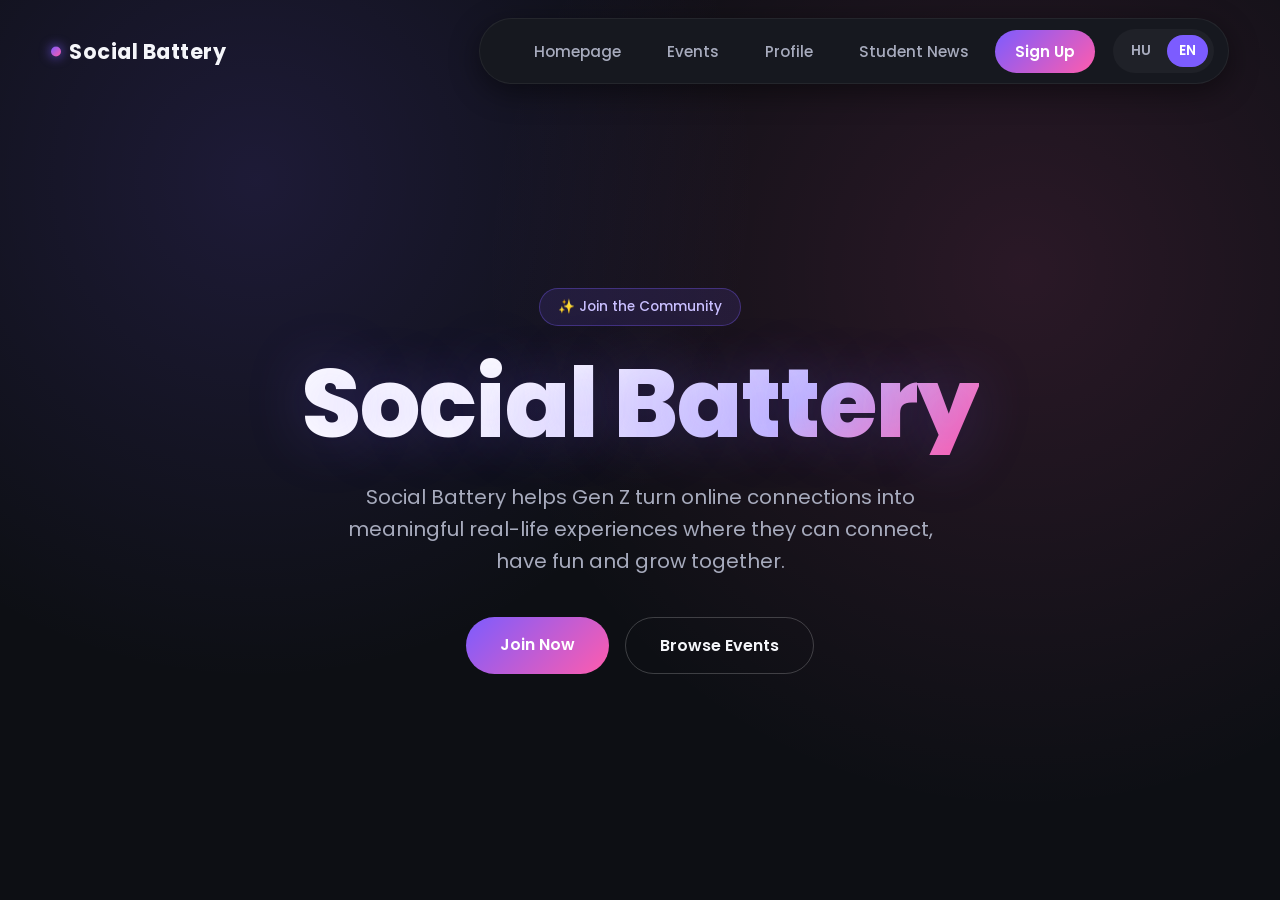
==== index.html @ 746d8fe8 "Add files via upload" ====
<!DOCTYPE html>
<html lang="hu">
<head>
<meta charset="UTF-8">
<meta name="viewport" content="width=device-width, initial-scale=1.0">
<title>Social Battery</title>
<!--<link rel="preconnect" href="https://fonts.googleapis.com">-->
<link href="https://fonts.googleapis.com/css2?family=Poppins:wght@300;400;500;600;700;800&display=swap" rel="stylesheet">
<link rel="stylesheet" href="stylesheet.css">

</head>
<body>

<header>
  <div class="logo"><span class="dot"></span>Social Battery</div>

  <nav class="desktop-nav">
    <a href="index.html" data-i18n="nav.home">Homepage</a>
    <a href="events.html" data-i18n="nav.events">Események</a>
    <a href="#profile" data-i18n="nav.profile">Profil</a>
    <a href="#news" data-i18n="nav.news">Hallgatói hírek</a>
    <a href="#signup" class="cta" data-i18n="nav.signup">Jelentkezés</a>
    <div class="lang-switch">
      <button class="lang-btn" data-lang="hu">HU</button>
      <button class="lang-btn" data-lang="en">EN</button>
    </div>
  </nav>

  <div class="burger" id="burger">
    <span></span>
    <span></span>
    <span></span>
  </div>
</header>

<div class="overlay" id="overlay"></div>

<nav class="mobile-nav" id="mobileNav">
  <a href="index.html" data-i18n="nav.home">Homepage</a>
    <a href="events.html" data-i18n="nav.events">Események</a>
    <a href="#profile" data-i18n="nav.profile">Profil</a>
    <a href="#news" data-i18n="nav.news">Hallgatói hírek</a>
    <a href="#signup" class="cta" data-i18n="nav.signup">Jelentkezés</a>
  <div class="lang-switch">
      <button class="lang-btn" data-lang="hu">HU</button>
      <button class="lang-btn" data-lang="en">EN</button>
  </div>
</nav>

<main>
  <span class="hero-badge" data-i18n="hero.badge">✨ Csatlakozz a közösséghez</span>
  <h1 class="hero-title" data-i18n="hero.title">Social Battery</h1>
  <p class="hero-sub" data-i18n="hero.subtitle">A Social Battery segít a Z generációnak abban, hogy az online kapcsolatokat tartalmas, valódi élményekké alakítsák, amelyek révén kapcsolódhatnak egymáshoz, jól érezhetik magukat és együtt fejlődhetnek.</p>
  <div class="hero-actions">
    <a href="#signup" class="btn-primary" data-i18n="cta.primary">Csatlakozom most</a>
    <a href="events.html" class="btn-secondary" data-i18n="cta.secondary">Események megtekintése</a>
  </div>
</main>

<script>
  const burger = document.getElementById('burger');
  const mobileNav = document.getElementById('mobileNav');
  const overlay = document.getElementById('overlay');

  function toggleMenu() {
    burger.classList.toggle('active');
    mobileNav.classList.toggle('open');
    overlay.classList.toggle('show');
  }

  burger.addEventListener('click', toggleMenu);
  overlay.addEventListener('click', toggleMenu);

  document.querySelectorAll('.mobile-nav a').forEach(link => {
    link.addEventListener('click', () => {
      if (mobileNav.classList.contains('open')) toggleMenu();
    });
  });

  const translations = {
  hu: {
    "nav.home": "Főoldal",
    "nav.events": "Esem&eacute;nyek",
    "nav.profile": "Profil",
    "nav.news": "Hallgat&oacute;i h&iacute;rek",
    "nav.signup": "Jelentkez&eacute;s",
    "hero.badge": "✨ Csatlakozz a közöss&eacute;ghez",
    "hero.title": "Social Battery",
    "hero.subtitle": "A Social Battery seg&iacute;t a Z gener&aacute;ci&oacute;nak abban, hogy az online kapcsolatokat tartalmas, val&oacute;di &eacute;lm&eacute;nyekk&eacute; alak&iacute;ts&aacute;k, amelyek r&eacute;v&eacute;n kapcsol&oacute;dhatnak egym&aacute;shoz, j&oacute;l &eacute;rezhetik magukat és egy&uuml;tt fejlődhetnek.",
    "cta.primary": "Csatlakozom most",
    "cta.secondary": "Esem&eacute;nyek megtekint&eacute;se"
  },
  en: {
    "nav.home": "Homepage",
    "nav.events": "Events",
    "nav.profile": "Profile",
    "nav.news": "Student News",
    "nav.signup": "Sign Up",
    "hero.badge": "✨ Join the Community",
    "hero.title": "Social Battery",
    "hero.subtitle": "Social Battery helps Gen Z turn online connections into meaningful real-life experiences where they can connect, have fun and grow together.",
    "cta.primary": "Join Now",
    "cta.secondary": "Browse Events"
  }
};
function setLanguage(lang) {
  // 1) HTML lang attrib&uacute;tum friss&iacute;t&eacute;se
  document.documentElement.lang = lang;

  // 2) Összes [data-i18n] elem szö±±½veg&eacute;nek cser&eacute;je
  document.querySelectorAll('[data-i18n]').forEach(el => {
    const key = el.getAttribute('data-i18n');
    if (translations[lang] && translations[lang][key]) {
      el.innerHTML = translations[lang][key]; // innerHTML, hogy a &eacute; stb. mű÷±½·kö±½·djen
    }
  });

  // 3) Gombok akt&iacute;v &aacute;llapot&aacute;nak friss&iacute;t&eacute;se
  document.querySelectorAll('.lang-btn').forEach(btn => {
    btn.classList.toggle('active', btn.dataset.lang === lang);
  });

  // 4) Elment&eacute;s localStorage-ba (kö±±½vetkező l&aacute;togat&aacute;skor is megmaradjon)
  localStorage.setItem('preferredLang', lang);
}

/* Inicializ&aacute;l&aacute;s: localStorage vagy böng&eacute;sző alapj&aacute;n */
function initLanguage() {
  const saved = localStorage.getItem('preferredLang');
  const browserLang = navigator.language.split('-')[0]; // pl. "hu" vagy "en"
  const defaultLang = ['hu','en'].includes(saved) ? saved
    : ['hu','en'].includes(browserLang) ? browserLang
    : 'hu';
  setLanguage(defaultLang);
}

/* Esem&eacute;nykezelő÷±½±k a gombokhoz */
document.querySelectorAll('.lang-btn').forEach(btn => {
  btn.addEventListener('click', () => setLanguage(btn.dataset.lang));
});

// Ind&iacute;t&aacute;s
initLanguage();
</script>

</body>
</html>
---- stylesheet.css ----
* { margin: 0; padding: 0; box-sizing: border-box; }

  :root {
    --bg-dark: #0d0f14;
    --bg-darker: #08090c;
    --accent: #7c5cff;
    --accent-2: #ff5cad;
    --text-light: #f5f6fa;
    --text-muted: #a7abbd;
    --nav-bg: #16181f;
  }

  html, body {
    height: 100%;
    font-family: 'Poppins', sans-serif;
    background: var(--bg-dark);
    color: var(--text-light);
    overflow-x: hidden;
  }

  body {
    background: radial-gradient(circle at 20% 20%, rgba(124,92,255,0.15), transparent 40%),
                radial-gradient(circle at 80% 30%, rgba(255,92,173,0.12), transparent 45%),
                var(--bg-dark);
    min-height: 100vh;
    display: flex;
    flex-direction: column;
  }

  /* NAVBAR */
  header {
    width: 100%;
    display: flex;
    justify-content: flex-end;
    align-items: center;
    padding: 18px 4vw;
    position: relative;
    z-index: 100;
  }

  .logo {
    position: absolute;
    left: 4vw;
    top: 50%;
    transform: translateY(-50%);
    font-weight: 700;
    font-size: 1.3rem;
    letter-spacing: 0.5px;
    color: var(--text-light);
    display: flex;
    align-items: center;
    gap: 8px;
  }

  .logo .dot {
    width: 10px;
    height: 10px;
    border-radius: 50%;
    background: linear-gradient(135deg, var(--accent), var(--accent-2));
    display: inline-block;
    box-shadow: 0 0 12px var(--accent);
  }

  nav.desktop-nav {
    width: 70vw;
    max-width: 750px;
    background: var(--nav-bg);
    border-radius: 999px;
    padding: 10px 14px;
    display: flex;
    justify-content: flex-end;
    align-items: center;
    gap: 6px;
    box-shadow: 0 8px 30px rgba(0,0,0,0.45);
    border: 1px solid rgba(255,255,255,0.06);
  }

  nav.desktop-nav a {
    color: var(--text-muted);
    text-decoration: none;
    font-size: 0.95rem;
    font-weight: 500;
    padding: 10px 20px;
    border-radius: 999px;
    transition: all 0.25s ease;
    white-space: nowrap;
  }

  nav.desktop-nav a:hover {
    color: var(--text-light);
    background: rgba(255,255,255,0.06);
  }

  nav.desktop-nav a.cta {
    background: linear-gradient(135deg, var(--accent), var(--accent-2));
    color: #fff;
    font-weight: 600;
  }

  nav.desktop-nav a.cta:hover {
    filter: brightness(1.1);
    box-shadow: 0 0 20px rgba(124,92,255,0.5);
  }

  /* MOBILE MENU */
  .burger {
    display: none;
    flex-direction: column;
    justify-content: center;
    align-items: center;
    gap: 5px;
    width: 46px;
    height: 46px;
    border-radius: 50%;
    background: var(--nav-bg);
    border: 1px solid rgba(255,255,255,0.08);
    cursor: pointer;
    z-index: 200;
  }

  .burger span {
    width: 20px;
    height: 2px;
    background: var(--text-light);
    border-radius: 2px;
    transition: all 0.3s ease;
  }

  .burger.active span:nth-child(1) { transform: translateY(7px) rotate(45deg); }
  .burger.active span:nth-child(2) { opacity: 0; }
  .burger.active span:nth-child(3) { transform: translateY(-7px) rotate(-45deg); }

  .mobile-nav {
    display: none;
    position: fixed;
    top: 0;
    right: 0;
    height: 100vh;
    width: min(78vw, 320px);
    background: var(--bg-darker);
    flex-direction: column;
    padding: 100px 30px 40px;
    gap: 8px;
    transform: translateX(100%);
    transition: transform 0.35s ease;
    z-index: 150;
    box-shadow: -10px 0 40px rgba(0,0,0,0.5);
  }

  .mobile-nav.open {
    transform: translateX(0);
  }

  .mobile-nav a {
    color: var(--text-muted);
    text-decoration: none;
    font-size: 1.1rem;
    font-weight: 500;
    padding: 16px 10px;
    border-bottom: 1px solid rgba(255,255,255,0.06);
    transition: color 0.2s ease;
  }

  .mobile-nav a:hover { color: var(--text-light); }

  .mobile-nav a.cta {
    margin-top: 20px;
    text-align: center;
    background: linear-gradient(135deg, var(--accent), var(--accent-2));
    color: #fff;
    border-radius: 999px;
    border: none;
    font-weight: 600;
  }

  .overlay {
    display: none;
    position: fixed;
    inset: 0;
    background: rgba(0,0,0,0.55);
    z-index: 140;
    opacity: 0;
    transition: opacity 0.3s ease;
  }

  .overlay.show {
    display: block;
    opacity: 1;
  }

  /* HERO */
  main {
    flex: 1;
    display: flex;
    flex-direction: column;
    align-items: center;
    justify-content: center;
    text-align: center;
    padding: 60px 20px 100px;
  }

  .hero-badge {
    display: inline-flex;
    align-items: center;
    gap: 8px;
    background: rgba(124,92,255,0.12);
    border: 1px solid rgba(124,92,255,0.35);
    color: #c9bfff;
    padding: 8px 18px;
    border-radius: 999px;
    font-size: 0.85rem;
    font-weight: 500;
    margin-bottom: 28px;
  }

  h1.hero-title {
    font-size: clamp(2.8rem, 8vw, 6rem);
    font-weight: 800;
    line-height: 1.05;
    letter-spacing: -1px;
    background: linear-gradient(135deg, #ffffff 30%, #c9bfff 70%, var(--accent-2) 100%);
    -webkit-background-clip: text;
    background-clip: text;
    color: transparent;
    text-shadow: 0 0 60px rgba(124,92,255,0.25);
    max-width: 1000px;
  }

  p.hero-sub {
    margin-top: 26px;
    max-width: 620px;
    font-size: clamp(1rem, 2vw, 1.25rem);
    color: var(--text-muted);
    line-height: 1.6;
    font-weight: 400;
  }

  .hero-actions {
    margin-top: 40px;
    display: flex;
    gap: 16px;
    flex-wrap: wrap;
    justify-content: center;
  }

  .btn-primary, .btn-secondary {
    padding: 15px 34px;
    border-radius: 999px;
    font-weight: 600;
    font-size: 1rem;
    text-decoration: none;
    transition: all 0.25s ease;
    cursor: pointer;
    border: none;
  }

  .btn-primary {
    background: linear-gradient(135deg, var(--accent), var(--accent-2));
    color: #fff;
  }

  .btn-primary:hover {
    box-shadow: 0 0 30px rgba(124,92,255,0.5);
    transform: translateY(-2px);
  }

  .btn-secondary {
    background: transparent;
    color: var(--text-light);
    border: 1px solid rgba(255,255,255,0.2);
  }

  .btn-secondary:hover {
    background: rgba(255,255,255,0.06);
    border-color: rgba(255,255,255,0.4);
  }

  .lang-switch {
    display:flex; gap:4px; margin-left:12px; padding:6px;
    background:rgba(255,255,255,0.04); border-radius:999px;
  }
  .lang-btn {
    background:transparent; border:none; color:var(--text-muted);
    font-family:inherit; font-size:0.85rem; font-weight:600; padding:6px 12px;
    border-radius:999px; cursor:pointer; transition:all 0.2s ease;
  }
  .lang-btn:hover { color:var(--text-light); background:rgba(255,255,255,0.06); }
    .lang-btn.active { background:var(--accent); color:#fff; } 

  @media (max-width: 1050px) {
    nav.desktop-nav { display: none; }
    .burger { display: flex; }
    .mobile-nav { display: flex; }
  }
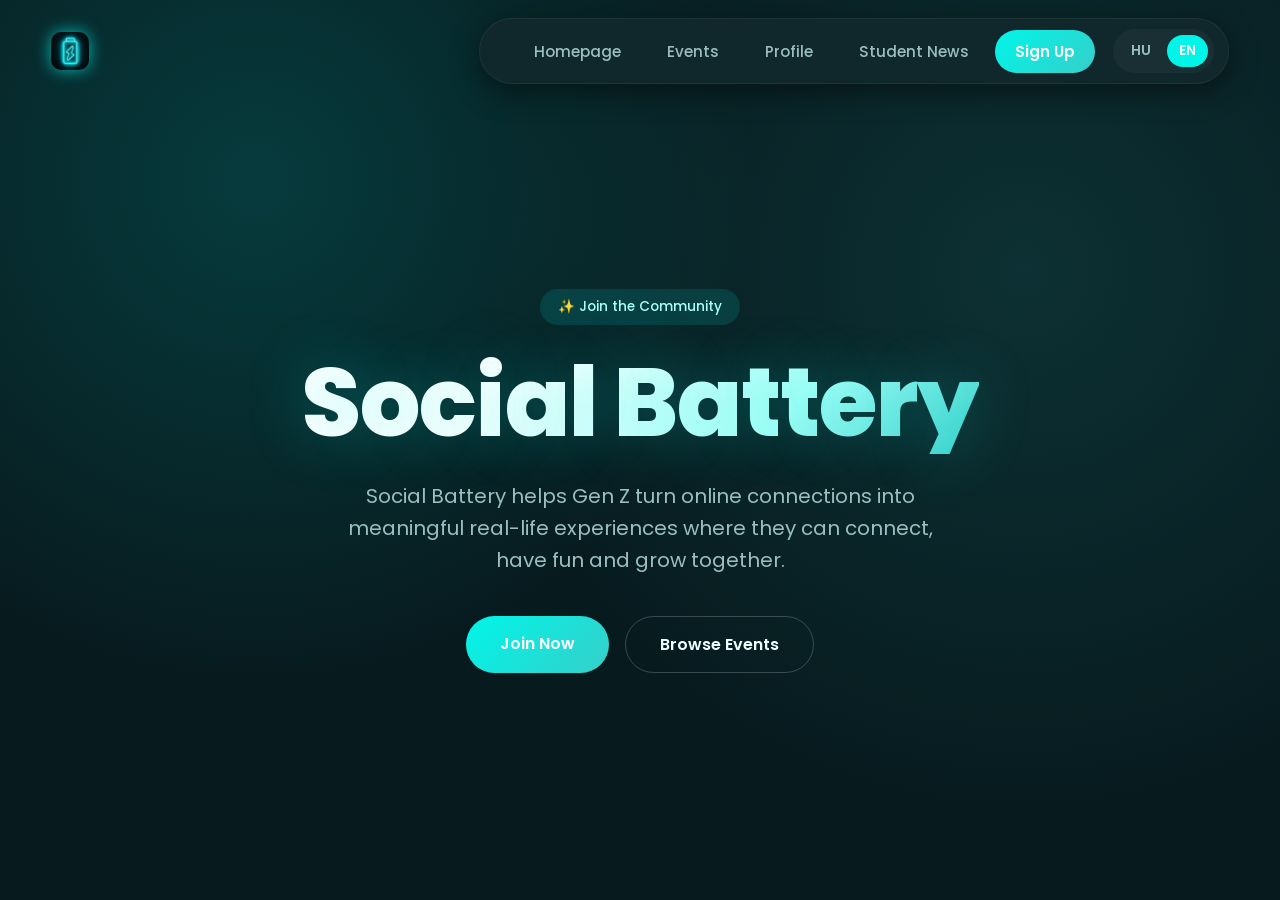
==== commit bac3e646: "Add files via upload Color changes" ====
--- a/index.html
+++ b/index.html
@@ -12,7 +12,11 @@
 <body>
 
 <header>
-  <div class="logo"><span class="dot"></span>Social Battery</div>
+  <!-- <div class="logo"><span class="dot"></span>Social Battery</div> -->
+   <a class="logo" href="index.html" aria-label="Social Battery – kezdőlap">
+  <img src="logo.jpg" alt="Social Battery akkumulátor logó">
+  <!-- <span>Social Battery</span> -->
+</a>
 
   <nav class="desktop-nav">
     <a href="index.html" data-i18n="nav.home">Homepage</a>
--- a/stylesheet.css
+++ b/stylesheet.css
@@ -1,13 +1,20 @@
 * { margin: 0; padding: 0; box-sizing: border-box; }
 
   :root {
-    --bg-dark: #0d0f14;
+    --bg-dark: #071b1f;
+  --bg-darker: #041014;
+  --accent: #00f5e9;
+  --accent-2: #36cfc9;
+  --text-light: #f0ffff;
+  --text-muted: #9bbfc1;
+  --nav-bg: #10272b;
+    /* --bg-dark: #0d0f14;
     --bg-darker: #08090c;
     --accent: #7c5cff;
     --accent-2: #ff5cad;
     --text-light: #f5f6fa;
     --text-muted: #a7abbd;
-    --nav-bg: #16181f;
+    --nav-bg: #16181f; */
   }
 
   html, body {
@@ -19,9 +26,13 @@
   }
 
   body {
-    background: radial-gradient(circle at 20% 20%, rgba(124,92,255,0.15), transparent 40%),
+    background:
+    radial-gradient(circle at 20% 20%, rgba(0, 245, 233, 0.15), transparent 40%),
+    radial-gradient(circle at 80% 30%, rgba(54, 207, 201, 0.12), transparent 45%),
+    var(--bg-dark);
+    /* background: radial-gradient(circle at 20% 20%, rgba(124,92,255,0.15), transparent 40%),
                 radial-gradient(circle at 80% 30%, rgba(255,92,173,0.12), transparent 45%),
-                var(--bg-dark);
+                var(--bg-dark); */
     min-height: 100vh;
     display: flex;
     flex-direction: column;
@@ -38,7 +49,7 @@
     z-index: 100;
   }
 
-  .logo {
+  /* .logo {
     position: absolute;
     left: 4vw;
     top: 50%;
@@ -59,7 +70,38 @@
     background: linear-gradient(135deg, var(--accent), var(--accent-2));
     display: inline-block;
     box-shadow: 0 0 12px var(--accent);
-  }
+  } */
+
+  .logo {
+  position: absolute;
+  left: 4vw;
+  top: 50%;
+  transform: translateY(-50%);
+  display: inline-flex;
+  align-items: center;
+  gap: 10px;
+  color: var(--text-light);
+  font-weight: 700;
+  font-size: 1.3rem;
+  letter-spacing: 0.5px;
+  text-decoration: none;
+  white-space: nowrap;
+}
+
+.logo img {
+  width: 38px;
+  height: 38px;
+  object-fit: cover;
+  object-position: center;
+  border-radius: 10px;
+  filter: drop-shadow(0 0 8px rgba(0, 245, 233, 0.7));
+  transition: transform 0.25s ease, filter 0.25s ease;
+}
+
+.logo:hover img {
+  transform: scale(1.08);
+  filter: drop-shadow(0 0 14px rgba(0, 245, 233, 1));
+}
 
   nav.desktop-nav {
     width: 70vw;
@@ -203,9 +245,12 @@
     display: inline-flex;
     align-items: center;
     gap: 8px;
-    background: rgba(124,92,255,0.12);
+    /* background: rgba(124,92,255,0.12);
     border: 1px solid rgba(124,92,255,0.35);
-    color: #c9bfff;
+    color: #c9bfff; */
+    background: rgba(0, 245, 233, 0.12);
+    border-color: rgba(0, 245, 233, 0.35);
+    color: #aafff8;
     padding: 8px 18px;
     border-radius: 999px;
     font-size: 0.85rem;
@@ -218,11 +263,18 @@
     font-weight: 800;
     line-height: 1.05;
     letter-spacing: -1px;
-    background: linear-gradient(135deg, #ffffff 30%, #c9bfff 70%, var(--accent-2) 100%);
+    /* background: linear-gradient(135deg, #ffffff 30%, #c9bfff 70%, var(--accent-2) 100%); */
+    background: linear-gradient(
+    135deg,
+    #ffffff 30%,
+    #aafff8 70%,
+    var(--accent-2) 100%
+  );
     -webkit-background-clip: text;
     background-clip: text;
     color: transparent;
-    text-shadow: 0 0 60px rgba(124,92,255,0.25);
+    /* text-shadow: 0 0 60px rgba(124,92,255,0.25); */
+    text-shadow: 0 0 60px rgba(0, 245, 233, 0.25);
     max-width: 1000px;
   }
 
@@ -291,4 +343,12 @@
     nav.desktop-nav { display: none; }
     .burger { display: flex; }
     .mobile-nav { display: flex; }
+    .logo span {
+    display: none;
+  }
+
+  .logo img {
+    width: 42px;
+    height: 42px;
+  }
   }
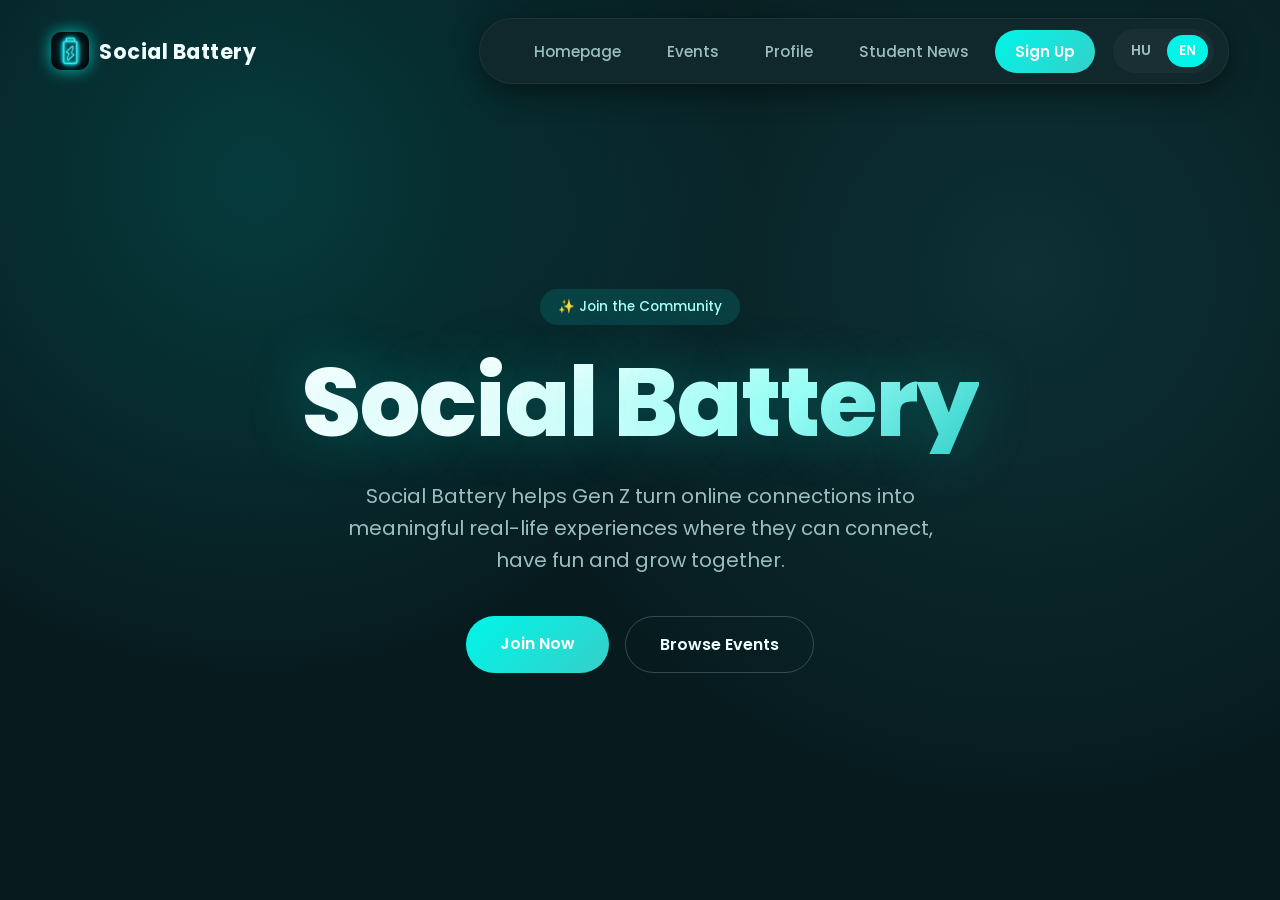
==== commit 7ab1ae59: "Add files via upload" ====
--- a/index.html
+++ b/index.html
@@ -15,7 +15,7 @@
   <!-- <div class="logo"><span class="dot"></span>Social Battery</div> -->
    <a class="logo" href="index.html" aria-label="Social Battery – kezdőlap">
   <img src="logo.jpg" alt="Social Battery akkumulátor logó">
-  <!-- <span>Social Battery</span> -->
+  <span>Social Battery</span>
 </a>
 
   <nav class="desktop-nav">
